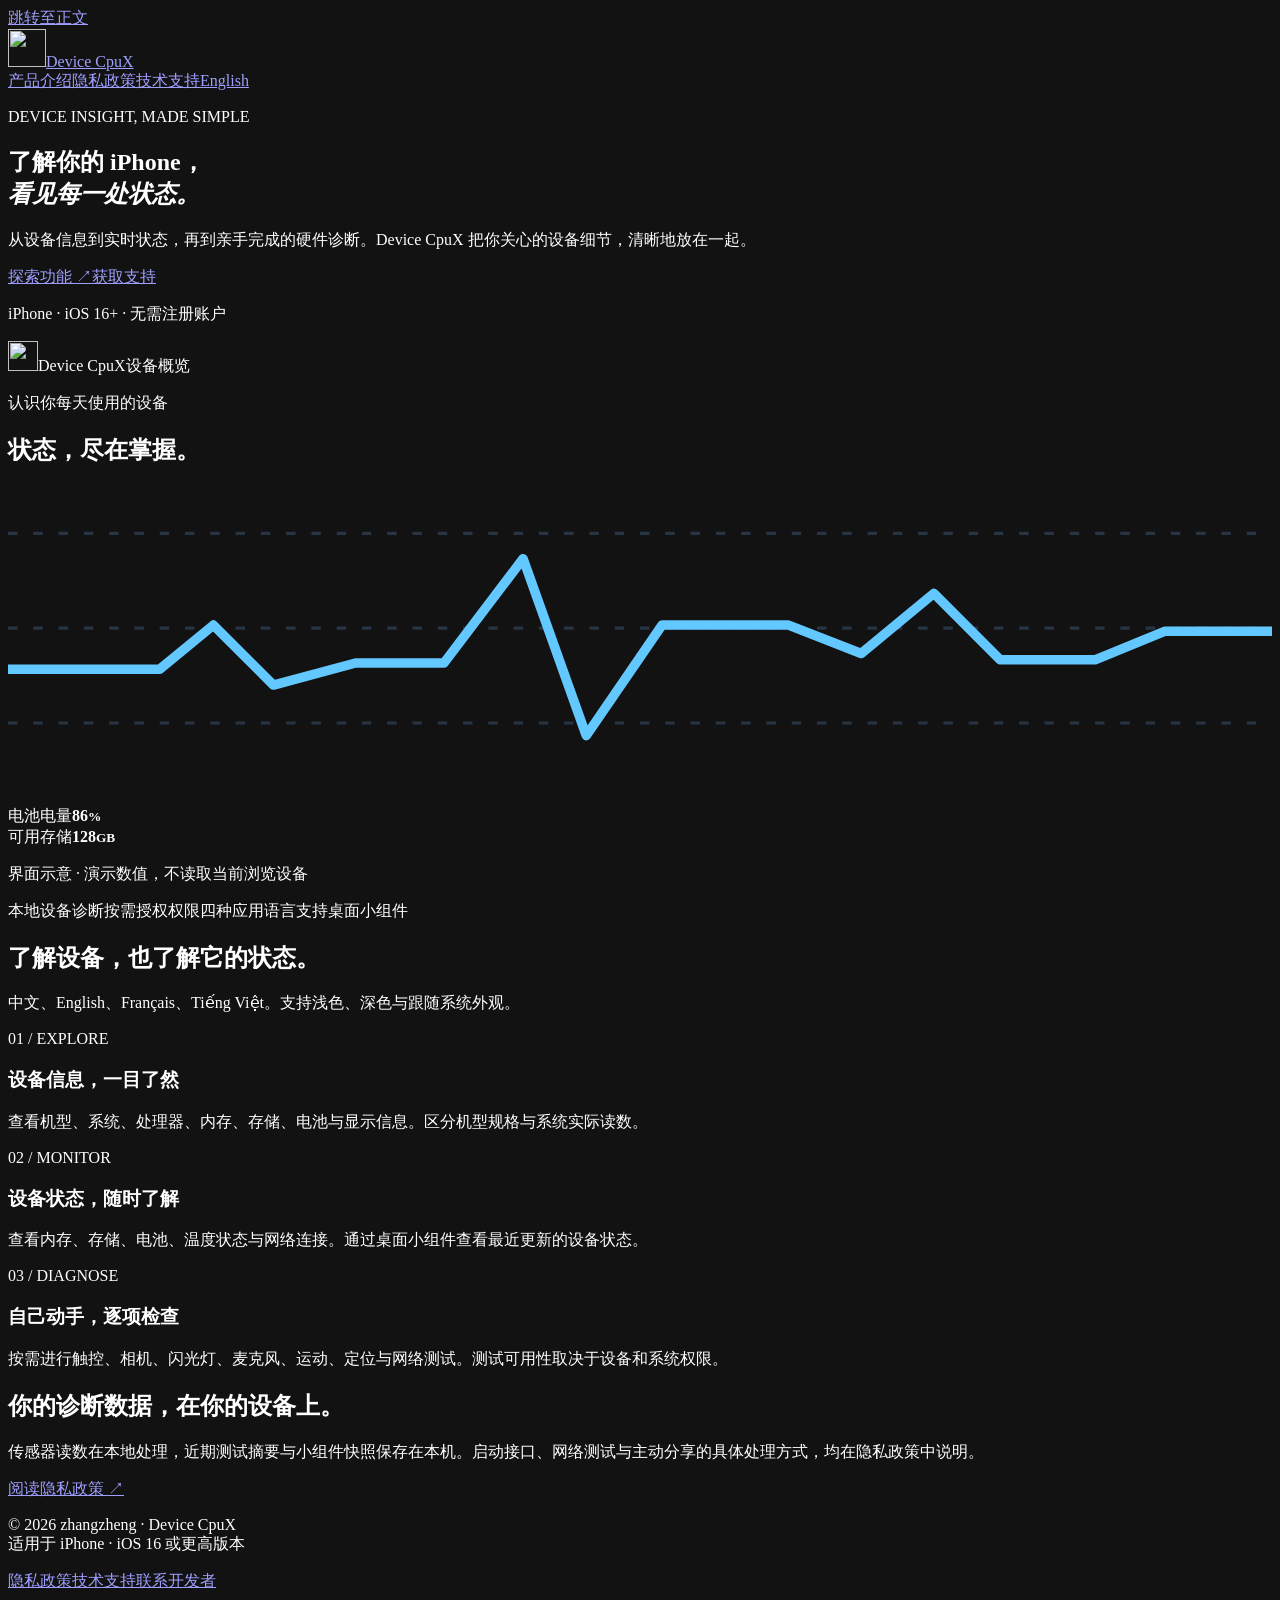
==== index.html @ c372df2a "Publish Device CpuX website, privacy policy and support" ====
<!doctype html>
<html lang="zh-Hans">
<head>
<meta charset="utf-8"><meta name="viewport" content="width=device-width, initial-scale=1">
<title>iPhone 设备信息与诊断 · Device CpuX</title><meta name="description" content="Device CpuX：查看 iPhone 设备信息、实时状态与本地硬件诊断。">
<meta name="theme-color" content="#0a1018"><meta name="color-scheme" content="dark">
<meta property="og:title" content="iPhone 设备信息与诊断 · Device CpuX"><meta property="og:description" content="Device CpuX：查看 iPhone 设备信息、实时状态与本地硬件诊断。"><meta property="og:type" content="website">
<link rel="icon" type="image/png" href="/device-cpux-site/assets/app-icon.png"><link rel="apple-touch-icon" href="/device-cpux-site/assets/app-icon.png">
<link rel="stylesheet" href="/device-cpux-site/assets/site.css"><link rel="canonical" href="https://hekang1992.github.io/device-cpux-site/"><link rel="alternate" hreflang="zh-Hans" href="https://hekang1992.github.io/device-cpux-site/"><link rel="alternate" hreflang="en" href="https://hekang1992.github.io/device-cpux-site/en/">
</head>
<body><a class="skip" href="#main">跳转至正文</a>
<header><nav class="wrap" aria-label="主导航"><a class="brand" href="/device-cpux-site/"><img src="/device-cpux-site/assets/app-icon.png" width="38" height="38" alt="">Device CpuX</a><div class="nav-links"><a href="/device-cpux-site/" aria-current="page">产品介绍</a><a href="/device-cpux-site/privacy/">隐私政策</a><a href="/device-cpux-site/support/">技术支持</a><a class="language" href="/device-cpux-site/en/" lang="en">English</a></div></nav></header>
<main id="main" class="wrap"><section class="hero"><div><p class="eyebrow">DEVICE INSIGHT, MADE SIMPLE</p><h1>了解你的 iPhone，<br><em>看见每一处状态。</em></h1><p class="intro">从设备信息到实时状态，再到亲手完成的硬件诊断。Device CpuX 把你关心的设备细节，清晰地放在一起。</p><div class="actions"><a class="button primary" href="#features">探索功能 <span aria-hidden="true">↗</span></a><a class="button" href="/device-cpux-site/support/">获取支持</a></div><p class="fine">iPhone · iOS 16+ · 无需注册账户</p></div>
<div class="console" aria-label="设备状态界面示意，数值为演示数据"><div class="console-top"><span class="console-title"><img src="/device-cpux-site/assets/app-icon.png" width="30" height="30" alt="">Device CpuX</span><span class="live">设备概览</span></div><p class="device-label">认识你每天使用的设备</p><h2>状态，尽在掌握。</h2><svg class="wave" viewBox="0 0 400 100" fill="none" aria-hidden="true"><path d="M0 75H400M0 45H400M0 15H400" stroke="#263443" stroke-dasharray="3 5"/><path d="M0 58H48L65 44L84 63L110 56H138L163 23L183 79L207 44H247L270 53L293 34L314 55H344L366 46H400" stroke="#63c8ff" stroke-width="3" stroke-linecap="round" stroke-linejoin="round"/></svg><div class="metrics"><div class="metric"><span>电池电量</span><strong>86<small>%</small></strong><div class="meter"><i style="width:86%;background:var(--mint)"></i></div></div><div class="metric"><span>可用存储</span><strong>128<small>GB</small></strong><div class="meter"><i style="width:50%"></i></div></div></div><p class="console-note">界面示意 · 演示数值，不读取当前浏览设备</p></div></section>
<div class="specs"><span>本地设备诊断</span><span>按需授权权限</span><span>四种应用语言</span><span>支持桌面小组件</span></div>
<section class="section" id="features"><div class="section-title"><h2>了解设备，也了解它的状态。</h2><p>中文、English、Français、Tiếng Việt。支持浅色、深色与跟随系统外观。</p></div><div class="cards"><article class="card"><span class="number">01 / EXPLORE</span><h3>设备信息，一目了然</h3><p>查看机型、系统、处理器、内存、存储、电池与显示信息。区分机型规格与系统实际读数。</p></article><article class="card"><span class="number">02 / MONITOR</span><h3>设备状态，随时了解</h3><p>查看内存、存储、电池、温度状态与网络连接。通过桌面小组件查看最近更新的设备状态。</p></article><article class="card"><span class="number">03 / DIAGNOSE</span><h3>自己动手，逐项检查</h3><p>按需进行触控、相机、闪光灯、麦克风、运动、定位与网络测试。测试可用性取决于设备和系统权限。</p></article></div></section>
<section class="privacy-banner"><div><h2>你的诊断数据，在你的设备上。</h2><p>传感器读数在本地处理，近期测试摘要与小组件快照保存在本机。启动接口、网络测试与主动分享的具体处理方式，均在隐私政策中说明。</p></div><a class="button" href="/device-cpux-site/privacy/">阅读隐私政策 <span aria-hidden="true">↗</span></a></section></main>
<footer><div class="wrap footer-inner"><p>© 2026 zhangzheng · Device CpuX<br>适用于 iPhone · iOS 16 或更高版本</p><div class="footer-links"><a href="/device-cpux-site/privacy/">隐私政策</a><a href="/device-cpux-site/support/">技术支持</a><a href="mailto:18260061607@163.com">联系开发者</a></div></div></footer>
</body></html>
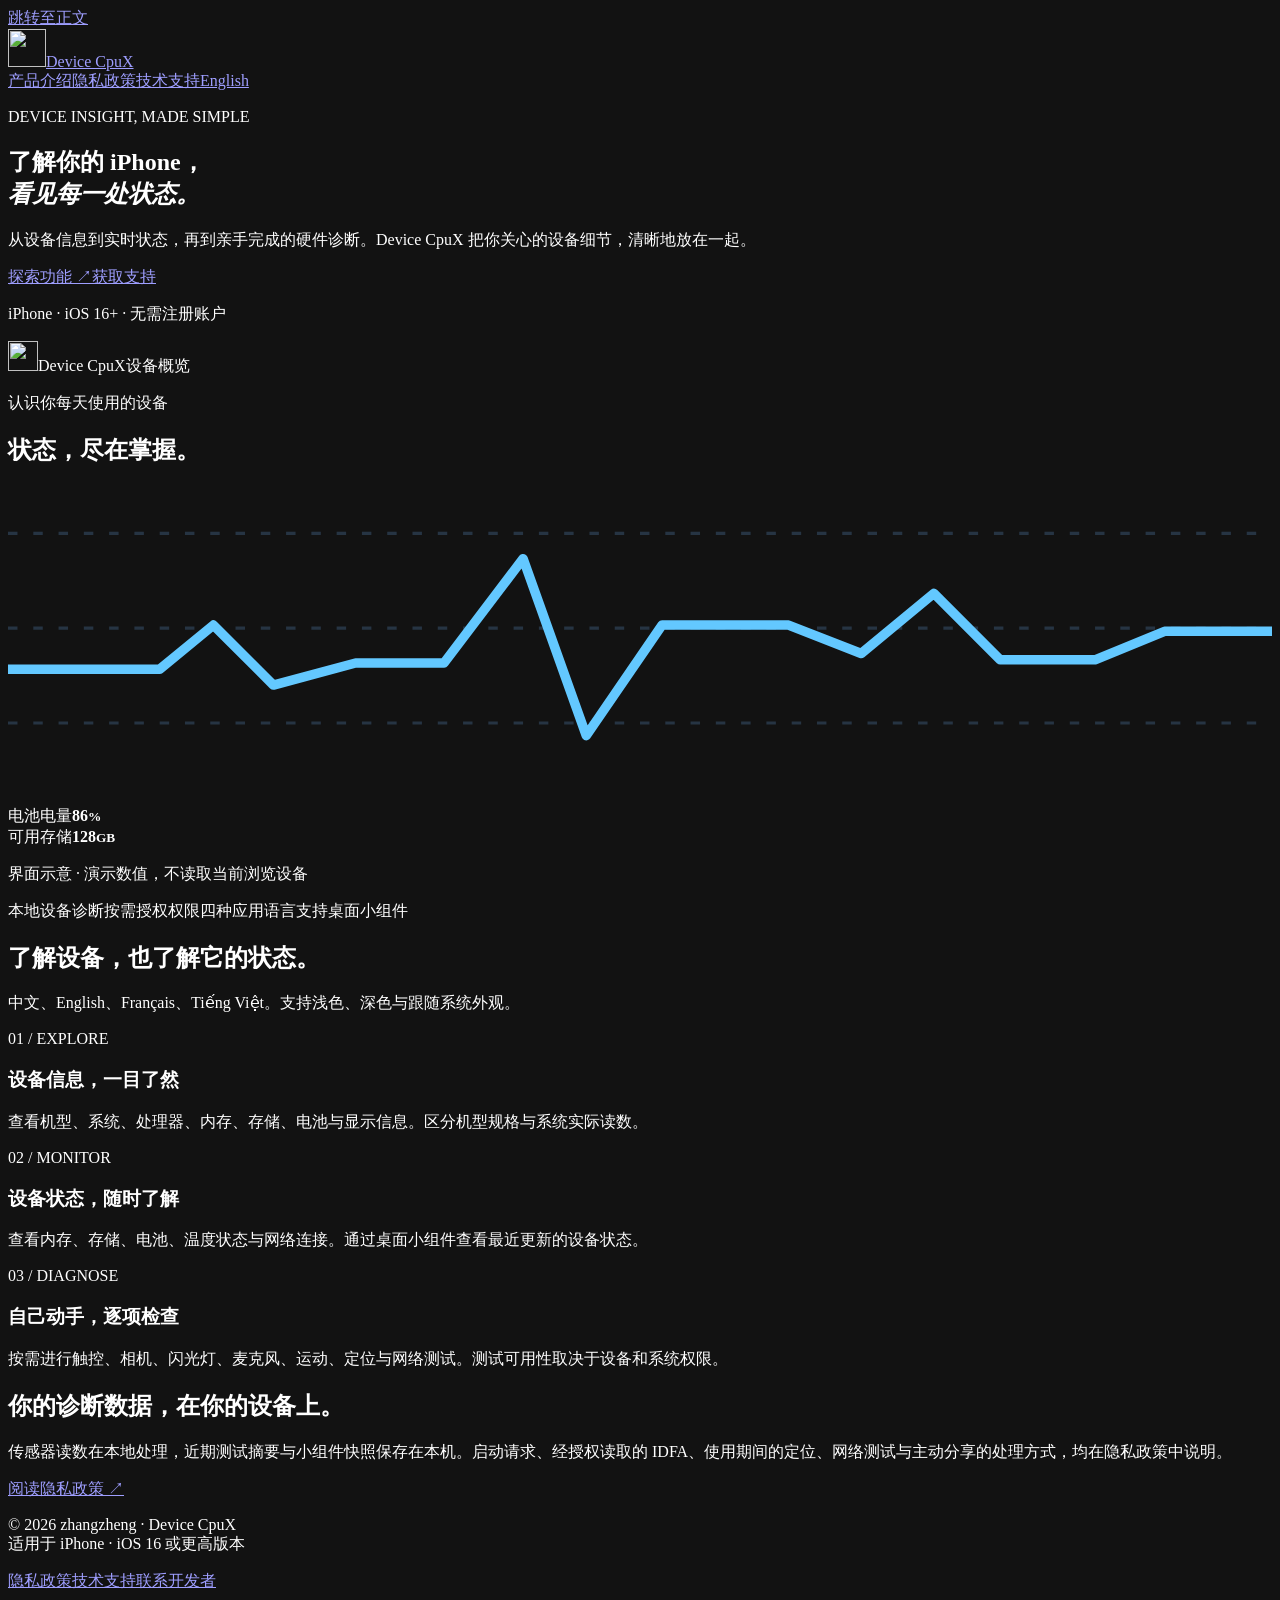
==== commit 73c81e70: "Explain authorized IDFA access, on-demand location and startup requests" ====
--- a/index.html
+++ b/index.html
@@ -14,6 +14,6 @@
 <div class="console" aria-label="设备状态界面示意，数值为演示数据"><div class="console-top"><span class="console-title"><img src="/device-cpux-site/assets/app-icon.png" width="30" height="30" alt="">Device CpuX</span><span class="live">设备概览</span></div><p class="device-label">认识你每天使用的设备</p><h2>状态，尽在掌握。</h2><svg class="wave" viewBox="0 0 400 100" fill="none" aria-hidden="true"><path d="M0 75H400M0 45H400M0 15H400" stroke="#263443" stroke-dasharray="3 5"/><path d="M0 58H48L65 44L84 63L110 56H138L163 23L183 79L207 44H247L270 53L293 34L314 55H344L366 46H400" stroke="#63c8ff" stroke-width="3" stroke-linecap="round" stroke-linejoin="round"/></svg><div class="metrics"><div class="metric"><span>电池电量</span><strong>86<small>%</small></strong><div class="meter"><i style="width:86%;background:var(--mint)"></i></div></div><div class="metric"><span>可用存储</span><strong>128<small>GB</small></strong><div class="meter"><i style="width:50%"></i></div></div></div><p class="console-note">界面示意 · 演示数值，不读取当前浏览设备</p></div></section>
 <div class="specs"><span>本地设备诊断</span><span>按需授权权限</span><span>四种应用语言</span><span>支持桌面小组件</span></div>
 <section class="section" id="features"><div class="section-title"><h2>了解设备，也了解它的状态。</h2><p>中文、English、Français、Tiếng Việt。支持浅色、深色与跟随系统外观。</p></div><div class="cards"><article class="card"><span class="number">01 / EXPLORE</span><h3>设备信息，一目了然</h3><p>查看机型、系统、处理器、内存、存储、电池与显示信息。区分机型规格与系统实际读数。</p></article><article class="card"><span class="number">02 / MONITOR</span><h3>设备状态，随时了解</h3><p>查看内存、存储、电池、温度状态与网络连接。通过桌面小组件查看最近更新的设备状态。</p></article><article class="card"><span class="number">03 / DIAGNOSE</span><h3>自己动手，逐项检查</h3><p>按需进行触控、相机、闪光灯、麦克风、运动、定位与网络测试。测试可用性取决于设备和系统权限。</p></article></div></section>
-<section class="privacy-banner"><div><h2>你的诊断数据，在你的设备上。</h2><p>传感器读数在本地处理，近期测试摘要与小组件快照保存在本机。启动接口、网络测试与主动分享的具体处理方式，均在隐私政策中说明。</p></div><a class="button" href="/device-cpux-site/privacy/">阅读隐私政策 <span aria-hidden="true">↗</span></a></section></main>
+<section class="privacy-banner"><div><h2>你的诊断数据，在你的设备上。</h2><p>传感器读数在本地处理，近期测试摘要与小组件快照保存在本机。启动请求、经授权读取的 IDFA、使用期间的定位、网络测试与主动分享的处理方式，均在隐私政策中说明。</p></div><a class="button" href="/device-cpux-site/privacy/">阅读隐私政策 <span aria-hidden="true">↗</span></a></section></main>
 <footer><div class="wrap footer-inner"><p>© 2026 zhangzheng · Device CpuX<br>适用于 iPhone · iOS 16 或更高版本</p><div class="footer-links"><a href="/device-cpux-site/privacy/">隐私政策</a><a href="/device-cpux-site/support/">技术支持</a><a href="mailto:18260061607@163.com">联系开发者</a></div></div></footer>
 </body></html>
